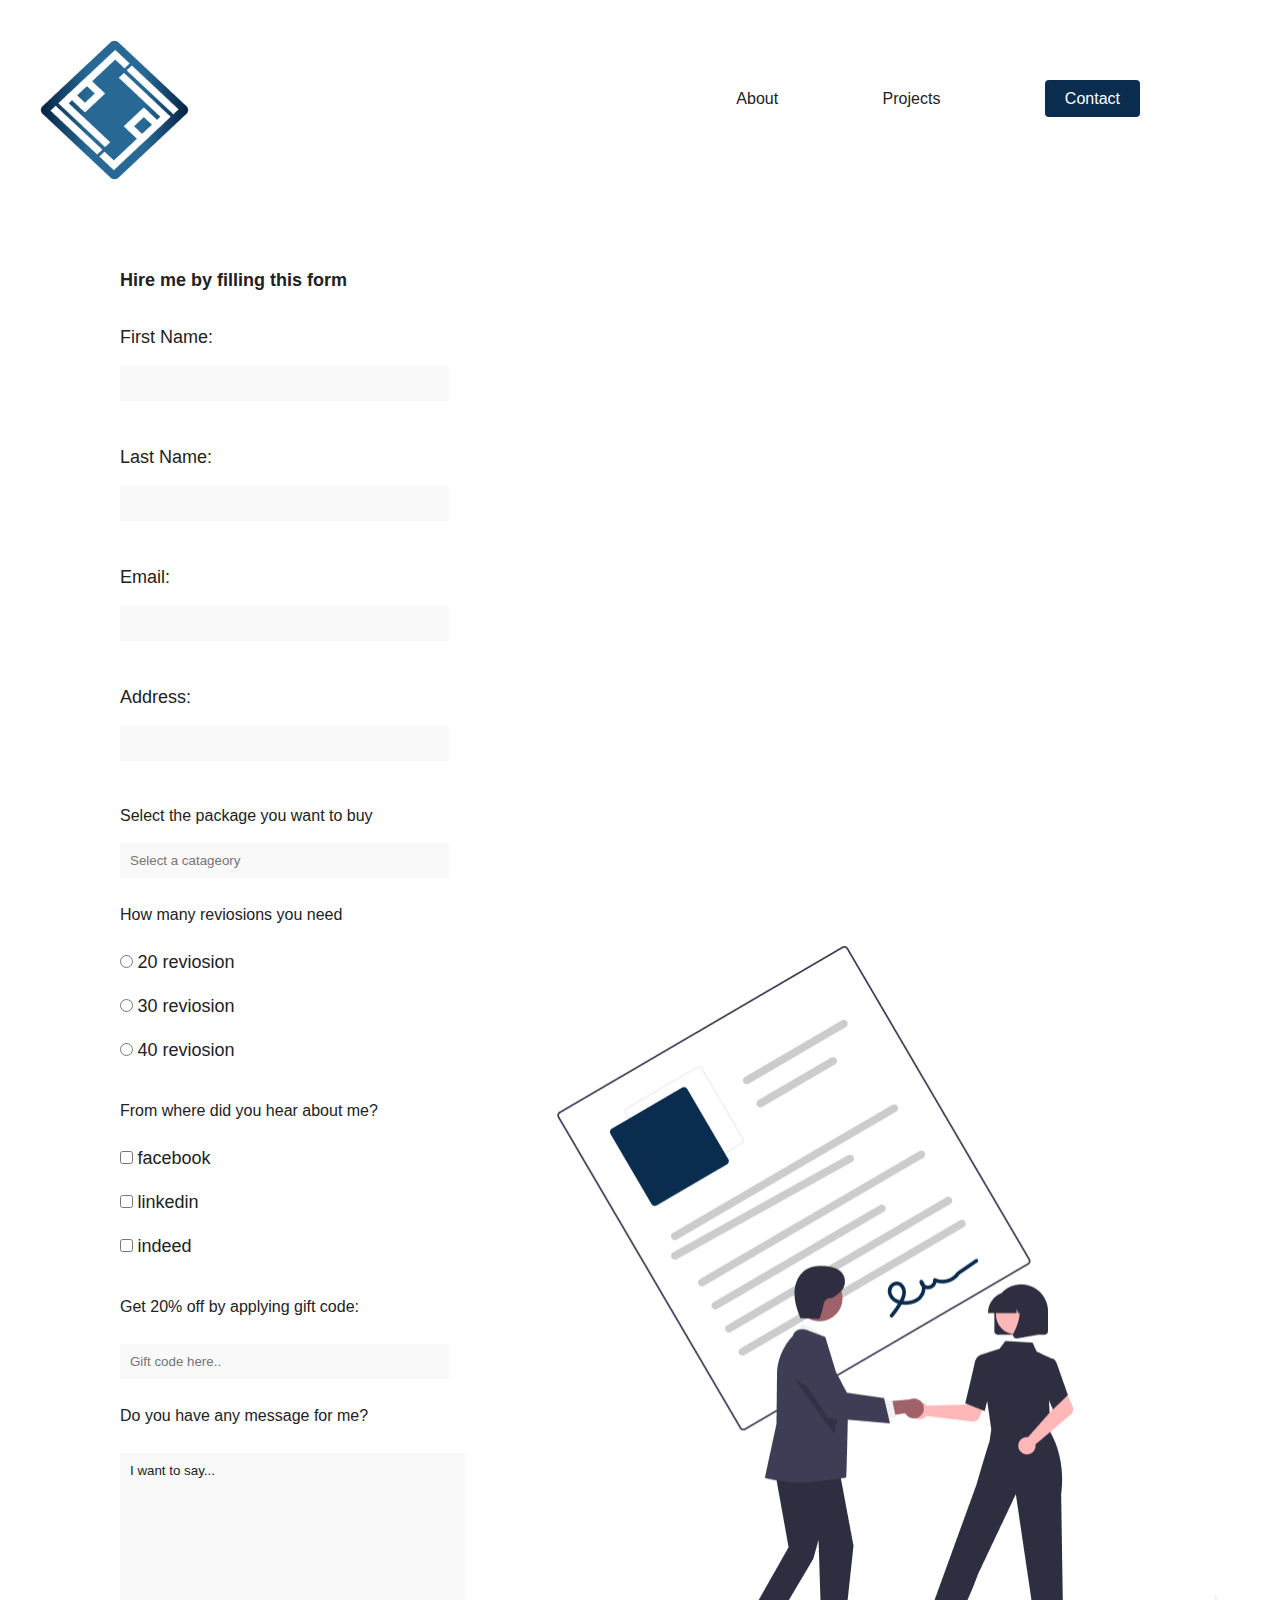
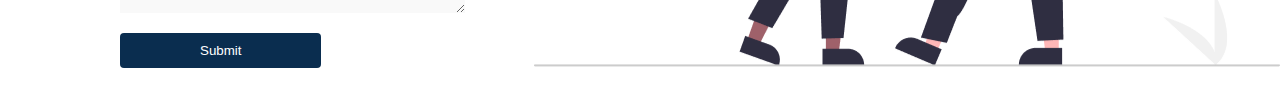
==== Project2.html @ 22f9694b "Add files via upload" ====
<html lang="en">
<head>
    <meta charset="UTF-8">
    <meta http-equiv="X-UA-Compatible" content="IE=edge">
    <meta name="viewport" content="width=device-width, initial-scale=1.0">
    <link rel="stylesheet" href="index.css">
    <title>Form | portfolio</title>
</head>
<body>
    <header>
        <a href="Logo.png"><img src="Logo.png" alt="logo figure" class="logo"></a>
        
            <ul>
                <li><a href="#About">About</a></li>
                <li><a href="#projects">Projects</a></li>
                <li class="contact_button">Contact</li>

            </ul>
        
    </header>
    <section>
        <div class="forms">
            <strong>Hire me by filling this form</strong>
            <br><br><br>
            <form>
                <label for="First Name">First Name:</label><br><br>
                <input type="text" class="field" size="40"><br><br><br>
                <label for="Last Name">Last Name:</label><br><br>
                <input type="text" class="field" size="40"><br><br><br>
                <label for="Email">Email:</label><br><br>
                <input type="email" class="field" size="40"><br><br><br>
                <label for="Address">Address:</label><br><br>
                <input type="text" class="field" size="40"><br><br><br>
                <span>Select the package you want to buy</span><br><br>
                <input list="catageory"  class="field" placeholder="Select a catageory" size="40">
                <datalist>
                    <option value="Web-Dev"></option>
                    <option value="Backend-Dev"></option>
                    <option value="Andriod-Dev"></option>
                    <option value="Game-Dev"></option>
                </datalist><br><br>
                <p class="revision">How many reviosions you need</p><br>
                <input type="radio" name="radio" value="20 reviosion" class="radio_rad">
                <label for="rev">20 reviosion</label><br><br>
                <input type="radio" name="css" value="30 reviosion" class="radio_rad">
                <label for="css">30 reviosion</label><br><br>
                <input type="radio" name="java"  value="40 reviosion" class="radio_rad">
                <label for="java">40 reviosion</label><br><br><br>
                <p class="about">From where did you hear about me?</p><br>
                <input type="checkbox" name="facebook" id="facebook" value="facebook" class="checkbox_box">
                <label for="facebook">facebook</label><br><br>
                <input type="checkbox" name="linkedin" id="linkedin" value="linkedin" class="checkbox_box">
                <label for="linkedin">linkedin</label><br><br>
                <input type="checkbox" name="indeed" id="indeed" value="indeed" class="checkbox_box">
                <label for="indeed">indeed</label><br><br><br>
                <p>Get 20% off by applying gift code:</p><br>
                <input type="text" name="code" class="text_text" placeholder="Gift code here.." size="40"><br><br>
                <p class="textarea">Do you have any message for me?</p><br>
                <textarea name="area" cols="40" rows="10">I want to say...</textarea>
                </form>
        </div>
        <div class="figure"> 
            <img src="Group 5.png" alt="image" width="746px" height="724.34px">
        </div>
        <button>Submit</button>
    </section>

    
</body>
</html>
---- index.css ----
*{
    margin: 0;
    padding: 0;
    box-sizing: border-box;
    font-family: 'Montserrat', sans-serif;
    color: #222;
    margin-bottom: 10px;
}
a{
    text-decoration: none;
}
header{
    padding: 40px;
}
ul{
    float: right;
    list-style-type: none;
    margin-top: 50px; 
}
li{
    display: inline;
    margin-right: 100px;
}
.contact_button {
    background-color: #0A2D4F;
    padding: 10px 20px;
    text-align: center;
    color: white;
    border-radius: 4px;
}
.forms{
    margin-left:120px ;
    margin-top: 40px;
}
strong{
    font-weight: medium;
    font-size: 18px;
}
.field{
    border: none;
    background-color: #F9F9F9;
    width:329px;
    height: 35px;
    padding-left: 10px;
}
label{
    font-weight: medium;
    font-size: 18px;

}
.figure{
    float: right;
    margin-top: -690px ;

    
}
.radio_rad{
    color: #222;
    background-color: #F9F9F9;
}
.text_text{
    border: none;
    background-color: #F9F9F9;
    width:329px;
    height: 35px;
    padding-left: 10px;
}
textarea{
    background-color: #F9F9F9;
    padding-left: 10px;
    padding-top: 10px;
    border: none;

}
button{
    background-color: #0A2D4F;
    color: white;
    padding: 10px 80px;
    margin-left: 120px;
    text-align: center;
    border-radius:4px ;
    border: none;

}
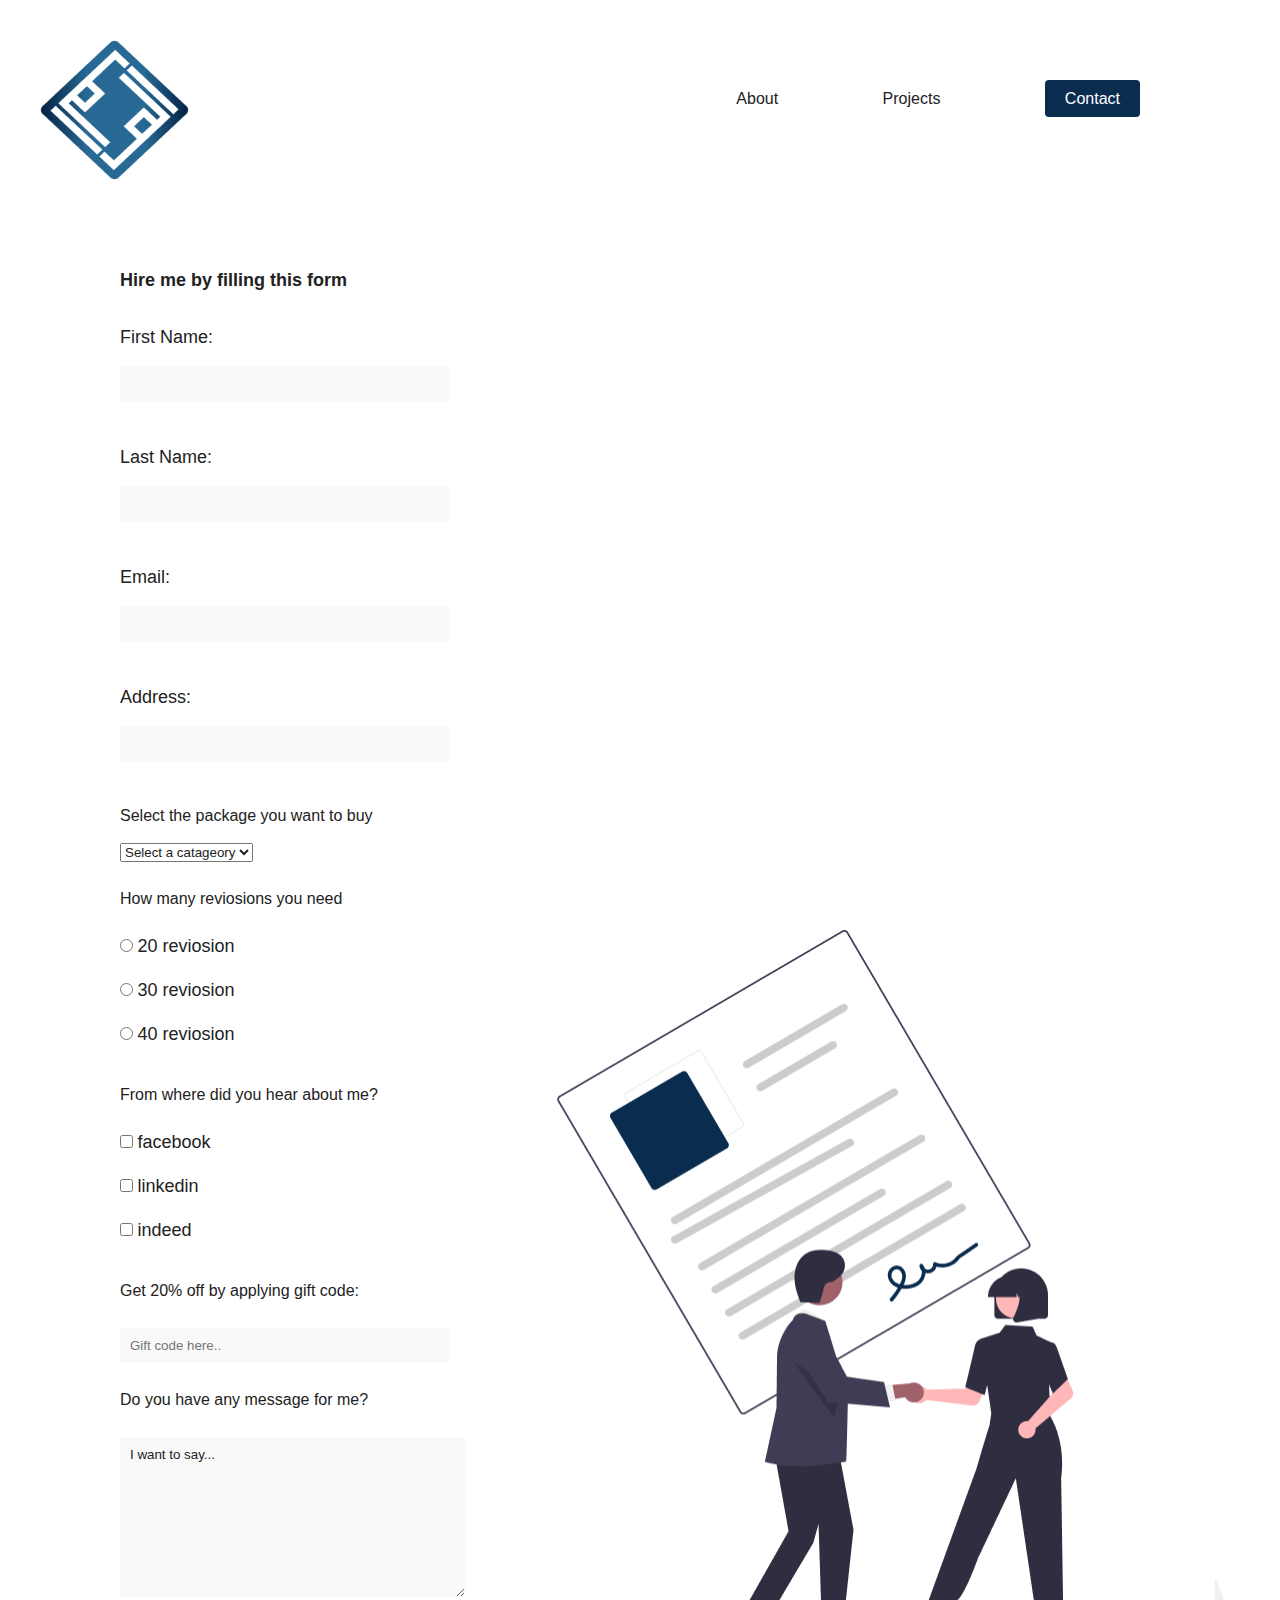
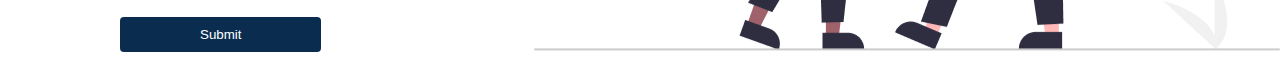
==== commit af617fc8: "Update Project2.html" ====
--- a/Project2.html
+++ b/Project2.html
@@ -32,20 +32,23 @@
                 <label for="Address">Address:</label><br><br>
                 <input type="text" class="field" size="40"><br><br><br>
                 <span>Select the package you want to buy</span><br><br>
-                <input list="catageory"  class="field" placeholder="Select a catageory" size="40">
-                <datalist>
-                    <option value="Web-Dev"></option>
-                    <option value="Backend-Dev"></option>
-                    <option value="Andriod-Dev"></option>
-                    <option value="Game-Dev"></option>
-                </datalist><br><br>
+                
+                <select class="select_sel">
+                    <option value="Select a catageory">Select a catageory</option>
+                    <option value="Web-Dev">Web-Dev</option>
+                    <option value="Backend-Dev">Backend-Dev</option>
+                    <option value="Andriod-Dev">Andriod-Dev</option>
+                    <option value="Game-Dev">Game-Dev</option>
+                </select><br><br>
+
                 <p class="revision">How many reviosions you need</p><br>
-                <input type="radio" name="radio" value="20 reviosion" class="radio_rad">
-                <label for="rev">20 reviosion</label><br><br>
-                <input type="radio" name="css" value="30 reviosion" class="radio_rad">
-                <label for="css">30 reviosion</label><br><br>
-                <input type="radio" name="java"  value="40 reviosion" class="radio_rad">
-                <label for="java">40 reviosion</label><br><br><br>
+                <input type="radio" id="20 reviosion" name="revisions" value="20 reviosion" class="radio_rad">
+                <label for="20 reviosion">20 reviosion</label><br><br>
+                <input type="radio" id="30 reviosion" name="revisions" value="30 reviosion" class="radio_rad">
+                <label for="30 reviosion">30 reviosion</label><br><br>
+                <input type="radio" id="40 reviosion"name="revisions"  value="40 reviosion" class="radio_rad">
+                <label for="40 reviosion">40 reviosion</label><br><br><br>
+
                 <p class="about">From where did you hear about me?</p><br>
                 <input type="checkbox" name="facebook" id="facebook" value="facebook" class="checkbox_box">
                 <label for="facebook">facebook</label><br><br>
@@ -53,6 +56,7 @@
                 <label for="linkedin">linkedin</label><br><br>
                 <input type="checkbox" name="indeed" id="indeed" value="indeed" class="checkbox_box">
                 <label for="indeed">indeed</label><br><br><br>
+                
                 <p>Get 20% off by applying gift code:</p><br>
                 <input type="text" name="code" class="text_text" placeholder="Gift code here.." size="40"><br><br>
                 <p class="textarea">Do you have any message for me?</p><br>
@@ -67,4 +71,4 @@
 
     
 </body>
-</html>+</html>
